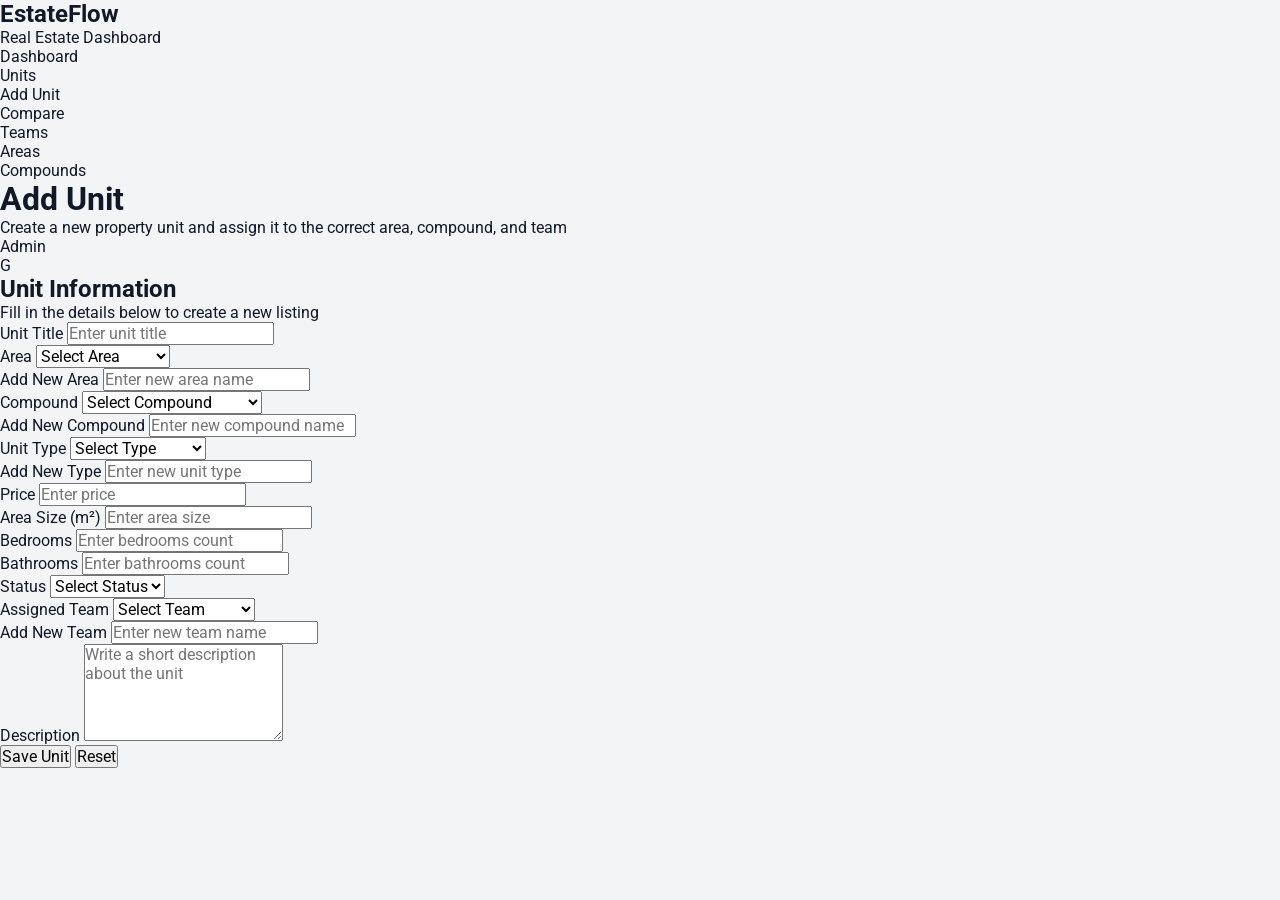
==== add-unit.html @ 8e61aa07 "update add-unit page and dynamic fields" ====
<!doctype html>
<html lang="en">
  <head>
    <meta charset="UTF-8" />
    <meta name="viewport" content="width=device-width, initial-scale=1.0" />
    <title>EstateFlow | Add Unit</title>

    <link rel="preconnect" href="https://fonts.googleapis.com" />
    <link rel="preconnect" href="https://fonts.gstatic.com" crossorigin />
    <link
      href="https://fonts.googleapis.com/css2?family=Roboto:wght@300;400;500;700&display=swap"
      rel="stylesheet"
    />

    <link rel="stylesheet" href="css/global.css" />
    <link rel="stylesheet" href="css/add-unit.css" />
  </head>
  <body>
    <div class="page-layout">
      <!-- Sidebar -->
      <aside class="sidebar">
        <div class="sidebar-top">
          <h2 class="logo">EstateFlow</h2>
          <p class="sidebar-subtitle">Real Estate Dashboard</p>
        </div>

        <nav class="sidebar-nav">
          <ul>
            <li><a href="dashboard.html">Dashboard</a></li>
            <li><a href="units.html">Units</a></li>
            <li><a href="add-unit.html" class="active">Add Unit</a></li>
            <li><a href="compare.html">Compare</a></li>
            <li><a href="#">Teams</a></li>
            <li><a href="areas.html">Areas</a></li>
            <li><a href="compounds.html">Compounds</a></li>
          </ul>
        </nav>
      </aside>

      <!-- Main Content -->
      <main class="main-content">
        <header class="topbar">
          <div>
            <h1>Add Unit</h1>
            <p>
              Create a new property unit and assign it to the correct area,
              compound, and team
            </p>
          </div>

          <div class="user-box">
            <span class="user-role">Admin</span>
            <div class="user-avatar">G</div>
          </div>
        </header>

        <section class="form-section">
          <div class="section-header">
            <h2>Unit Information</h2>
            <p>Fill in the details below to create a new listing</p>
          </div>

          <form class="unit-form">
            <div class="form-grid">
              <div class="form-group">
                <label for="unit-title">Unit Title</label>
                <input
                  type="text"
                  id="unit-title"
                  placeholder="Enter unit title"
                />
              </div>

              <!-- Area -->
              <div class="form-group">
                <label for="area">Area</label>
                <select
                  id="area"
                  onchange="toggleOtherField('area', 'other-area-group')"
                >
                  <option value="">Select Area</option>
                  <option value="New Cairo">New Cairo</option>
                  <option value="Sheikh Zayed">Sheikh Zayed</option>
                  <option value="October">October</option>
                  <option value="North Coast">North Coast</option>
                  <option value="other">+ Add New Area</option>
                </select>
              </div>

              <div class="form-group hidden" id="other-area-group">
                <label for="other-area">Add New Area</label>
                <input
                  type="text"
                  id="other-area"
                  placeholder="Enter new area name"
                />
              </div>

              <!-- Compound -->
              <div class="form-group">
                <label for="compound">Compound</label>
                <select
                  id="compound"
                  onchange="
                    toggleOtherField('compound', 'other-compound-group')
                  "
                >
                  <option value="">Select Compound</option>
                  <option value="Mivida">Mivida</option>
                  <option value="Mountain View">Mountain View</option>
                  <option value="Palm Hills">Palm Hills</option>
                  <option value="Marassi">Marassi</option>
                  <option value="other">+ Add New Compound</option>
                </select>
              </div>

              <div class="form-group hidden" id="other-compound-group">
                <label for="other-compound">Add New Compound</label>
                <input
                  type="text"
                  id="other-compound"
                  placeholder="Enter new compound name"
                />
              </div>

              <!-- Type -->
              <div class="form-group">
                <label for="unit-type">Unit Type</label>
                <select
                  id="unit-type"
                  onchange="toggleOtherField('unit-type', 'other-type-group')"
                >
                  <option value="">Select Type</option>
                  <option value="Apartment">Apartment</option>
                  <option value="Villa">Villa</option>
                  <option value="Townhouse">Townhouse</option>
                  <option value="Twin House">Twin House</option>
                  <option value="Chalet">Chalet</option>
                  <option value="Standalone">Standalone</option>
                  <option value="other">+ Add New Type</option>
                </select>
              </div>

              <div class="form-group hidden" id="other-type-group">
                <label for="other-type">Add New Type</label>
                <input
                  type="text"
                  id="other-type"
                  placeholder="Enter new unit type"
                />
              </div>

              <div class="form-group">
                <label for="price">Price</label>
                <input type="number" id="price" placeholder="Enter price" />
              </div>

              <div class="form-group">
                <label for="area-size">Area Size (m²)</label>
                <input
                  type="number"
                  id="area-size"
                  placeholder="Enter area size"
                />
              </div>

              <div class="form-group">
                <label for="bedrooms">Bedrooms</label>
                <input
                  type="number"
                  id="bedrooms"
                  placeholder="Enter bedrooms count"
                />
              </div>

              <div class="form-group">
                <label for="bathrooms">Bathrooms</label>
                <input
                  type="number"
                  id="bathrooms"
                  placeholder="Enter bathrooms count"
                />
              </div>

              <div class="form-group">
                <label for="status">Status</label>
                <select id="status">
                  <option value="">Select Status</option>
                  <option value="Available">Available</option>
                  <option value="Sold">Sold</option>
                  <option value="Reserved">Reserved</option>
                </select>
              </div>

              <div class="form-group">
                <label for="team">Assigned Team</label>
                <select
                  id="team"
                  onchange="toggleOtherField('team', 'other-team-group')"
                >
                  <option value="">Select Team</option>
                  <option value="New Cairo Team">New Cairo Team</option>
                  <option value="Zayed Team">Zayed Team</option>
                  <option value="October Team">October Team</option>
                  <option value="other">+ Add New Team</option>
                </select>
              </div>

              <div class="form-group hidden" id="other-team-group">
                <label for="other-team">Add New Team</label>
                <input
                  type="text"
                  id="other-team"
                  placeholder="Enter new team name"
                />
              </div>

              <div class="form-group full-width">
                <label for="description">Description</label>
                <textarea
                  id="description"
                  rows="5"
                  placeholder="Write a short description about the unit"
                ></textarea>
              </div>
            </div>

            <div class="form-actions">
              <button type="submit" class="primary-btn">Save Unit</button>
              <button type="reset" class="secondary-btn">Reset</button>
            </div>
          </form>
        </section>
      </main>
    </div>

    <script>
      function toggleOtherField(selectId, targetId) {
        const select = document.getElementById(selectId);
        const target = document.getElementById(targetId);

        if (select.value === "other") {
          target.classList.remove("hidden");
        } else {
          target.classList.add("hidden");
        }
      }
    </script>
  </body>
</html>
---- css/global.css ----
* {
  margin: 0;
  padding: 0;
  box-sizing: border-box;
  font-family: "Roboto", sans-serif;
}

:root {
  --primary-dark: #0f172a;
  --primary-accent: #c82021;
  --background: #f3f4f6;
  --white: #ffffff;
  --text-main: #111827;
  --text-muted: #6b7280;
  --border: #d1d5db;
  --shadow: 0 8px 24px rgba(0, 0, 0, 0.08);
  --radius-lg: 18px;
  --radius-md: 12px;
}

body {
  background-color: var(--background);
  color: var(--text-main);
}

img {
  max-width: 100%;
  display: block;
}

a {
  text-decoration: none;
  color: inherit;
}

button,
input,
select,
textarea {
  font: inherit;
}
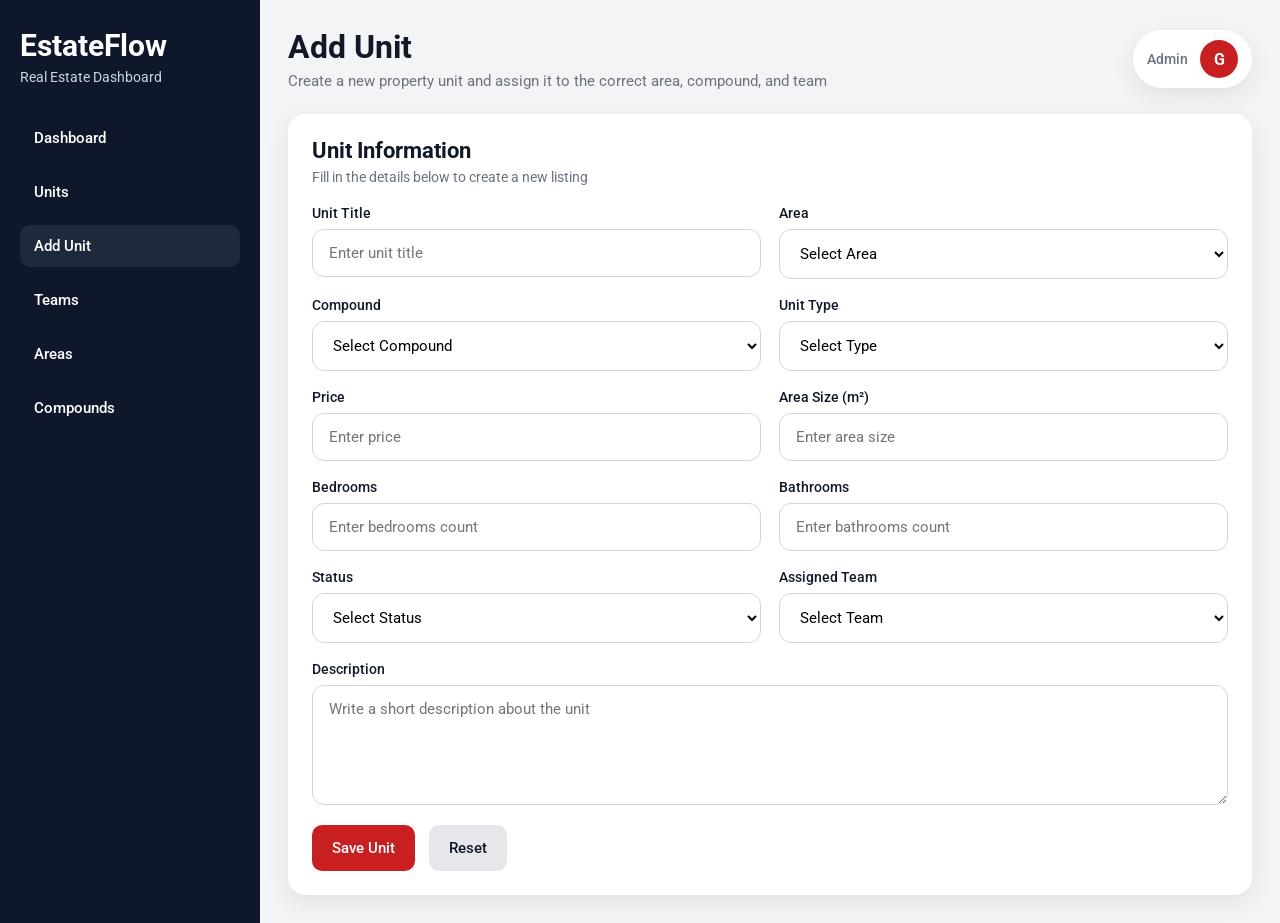
==== commit e0d7948a: "add team page and team css" ====
--- a/add-unit.html
+++ b/add-unit.html
@@ -1,250 +1,195 @@
-<!doctype html>
+<!DOCTYPE html>
 <html lang="en">
-  <head>
-    <meta charset="UTF-8" />
-    <meta name="viewport" content="width=device-width, initial-scale=1.0" />
-    <title>EstateFlow | Add Unit</title>
+<head>
+  <meta charset="UTF-8" />
+  <meta name="viewport" content="width=device-width, initial-scale=1.0" />
+  <title>EstateFlow | Add Unit</title>
 
-    <link rel="preconnect" href="https://fonts.googleapis.com" />
-    <link rel="preconnect" href="https://fonts.gstatic.com" crossorigin />
-    <link
-      href="https://fonts.googleapis.com/css2?family=Roboto:wght@300;400;500;700&display=swap"
-      rel="stylesheet"
-    />
+  <link rel="preconnect" href="https://fonts.googleapis.com" />
+  <link rel="preconnect" href="https://fonts.gstatic.com" crossorigin />
+  <link href="https://fonts.googleapis.com/css2?family=Roboto:wght@300;400;500;700&display=swap" rel="stylesheet" />
 
-    <link rel="stylesheet" href="css/global.css" />
-    <link rel="stylesheet" href="css/add-unit.css" />
-  </head>
-  <body>
-    <div class="page-layout">
-      <!-- Sidebar -->
-      <aside class="sidebar">
-        <div class="sidebar-top">
-          <h2 class="logo">EstateFlow</h2>
-          <p class="sidebar-subtitle">Real Estate Dashboard</p>
+  <link rel="stylesheet" href="css/global.css" />
+  <link rel="stylesheet" href="css/add-unit.css" />
+</head>
+
+<body>
+  <div class="page-layout">
+    <aside class="sidebar">
+      <div class="sidebar-top">
+        <h2 class="logo">EstateFlow</h2>
+        <p class="sidebar-subtitle">Real Estate Dashboard</p>
+      </div>
+
+      <nav class="sidebar-nav">
+        <ul>
+          <li><a href="dashboard.html">Dashboard</a></li>
+          <li><a href="units.html">Units</a></li>
+          <li><a href="add-unit.html" class="active">Add Unit</a></li>
+          <li><a href="teams.html">Teams</a></li>
+          <li><a href="areas.html">Areas</a></li>
+          <li><a href="compounds.html">Compounds</a></li>
+        </ul>
+      </nav>
+    </aside>
+
+    <main class="main-content">
+      <header class="topbar">
+        <div class="topbar-text">
+          <h1>Add Unit</h1>
+          <p>Create a new property unit and assign it to the correct area, compound, and team</p>
         </div>
 
-        <nav class="sidebar-nav">
-          <ul>
-            <li><a href="dashboard.html">Dashboard</a></li>
-            <li><a href="units.html">Units</a></li>
-            <li><a href="add-unit.html" class="active">Add Unit</a></li>
-            <li><a href="compare.html">Compare</a></li>
-            <li><a href="#">Teams</a></li>
-            <li><a href="areas.html">Areas</a></li>
-            <li><a href="compounds.html">Compounds</a></li>
-          </ul>
-        </nav>
-      </aside>
+        <div class="user-box">
+          <span class="user-role">Admin</span>
+          <div class="user-avatar">G</div>
+        </div>
+      </header>
 
-      <!-- Main Content -->
-      <main class="main-content">
-        <header class="topbar">
-          <div>
-            <h1>Add Unit</h1>
-            <p>
-              Create a new property unit and assign it to the correct area,
-              compound, and team
-            </p>
+      <section class="form-section">
+        <div class="section-header">
+          <h2>Unit Information</h2>
+          <p>Fill in the details below to create a new listing</p>
+        </div>
+
+        <form class="unit-form">
+          <div class="form-grid">
+            <div class="form-group">
+              <label for="unit-title">Unit Title</label>
+              <input type="text" id="unit-title" placeholder="Enter unit title" />
+            </div>
+
+            <div class="form-group">
+              <label for="area">Area</label>
+              <select id="area" class="toggle-other" data-target="other-area-group">
+                <option value="">Select Area</option>
+                <option value="New Cairo">New Cairo</option>
+                <option value="Sheikh Zayed">Sheikh Zayed</option>
+                <option value="October">October</option>
+                <option value="North Coast">North Coast</option>
+                <option value="other">+ Add New Area</option>
+              </select>
+            </div>
+
+            <div class="form-group hidden" id="other-area-group">
+              <label for="other-area">Add New Area</label>
+              <input type="text" id="other-area" placeholder="Enter new area name" />
+            </div>
+
+            <div class="form-group">
+              <label for="compound">Compound</label>
+              <select id="compound" class="toggle-other" data-target="other-compound-group">
+                <option value="">Select Compound</option>
+                <option value="Mivida">Mivida</option>
+                <option value="Mountain View">Mountain View</option>
+                <option value="Palm Hills">Palm Hills</option>
+                <option value="Marassi">Marassi</option>
+                <option value="other">+ Add New Compound</option>
+              </select>
+            </div>
+
+            <div class="form-group hidden" id="other-compound-group">
+              <label for="other-compound">Add New Compound</label>
+              <input type="text" id="other-compound" placeholder="Enter new compound name" />
+            </div>
+
+            <div class="form-group">
+              <label for="unit-type">Unit Type</label>
+              <select id="unit-type" class="toggle-other" data-target="other-type-group">
+                <option value="">Select Type</option>
+                <option value="Apartment">Apartment</option>
+                <option value="Villa">Villa</option>
+                <option value="Townhouse">Townhouse</option>
+                <option value="Twin House">Twin House</option>
+                <option value="Chalet">Chalet</option>
+                <option value="Standalone">Standalone</option>
+                <option value="other">+ Add New Type</option>
+              </select>
+            </div>
+
+            <div class="form-group hidden" id="other-type-group">
+              <label for="other-type">Add New Type</label>
+              <input type="text" id="other-type" placeholder="Enter new unit type" />
+            </div>
+
+            <div class="form-group">
+              <label for="price">Price</label>
+              <input type="number" id="price" placeholder="Enter price" min="0" />
+            </div>
+
+            <div class="form-group">
+              <label for="area-size">Area Size (m²)</label>
+              <input type="number" id="area-size" placeholder="Enter area size" min="0" />
+            </div>
+
+            <div class="form-group">
+              <label for="bedrooms">Bedrooms</label>
+              <input type="number" id="bedrooms" placeholder="Enter bedrooms count" min="0" />
+            </div>
+
+            <div class="form-group">
+              <label for="bathrooms">Bathrooms</label>
+              <input type="number" id="bathrooms" placeholder="Enter bathrooms count" min="0" />
+            </div>
+
+            <div class="form-group">
+              <label for="status">Status</label>
+              <select id="status">
+                <option value="">Select Status</option>
+                <option value="Available">Available</option>
+                <option value="Sold">Sold</option>
+                <option value="Reserved">Reserved</option>
+              </select>
+            </div>
+
+            <div class="form-group">
+              <label for="team">Assigned Team</label>
+              <select id="team" class="toggle-other" data-target="other-team-group">
+                <option value="">Select Team</option>
+                <option value="New Cairo Team">New Cairo Team</option>
+                <option value="Zayed Team">Zayed Team</option>
+                <option value="October Team">October Team</option>
+                <option value="other">+ Add New Team</option>
+              </select>
+            </div>
+
+            <div class="form-group hidden" id="other-team-group">
+              <label for="other-team">Add New Team</label>
+              <input type="text" id="other-team" placeholder="Enter new team name" />
+            </div>
+
+            <div class="form-group full-width">
+              <label for="description">Description</label>
+              <textarea id="description" rows="5" placeholder="Write a short description about the unit"></textarea>
+            </div>
           </div>
 
-          <div class="user-box">
-            <span class="user-role">Admin</span>
-            <div class="user-avatar">G</div>
+          <div class="form-actions">
+            <button type="submit" class="primary-btn">Save Unit</button>
+            <button type="reset" class="secondary-btn">Reset</button>
           </div>
-        </header>
+        </form>
+      </section>
+    </main>
+  </div>
 
-        <section class="form-section">
-          <div class="section-header">
-            <h2>Unit Information</h2>
-            <p>Fill in the details below to create a new listing</p>
-          </div>
+  <script>
+    document.addEventListener("DOMContentLoaded", () => {
+      const toggleSelects = document.querySelectorAll('.toggle-other');
 
-          <form class="unit-form">
-            <div class="form-grid">
-              <div class="form-group">
-                <label for="unit-title">Unit Title</label>
-                <input
-                  type="text"
-                  id="unit-title"
-                  placeholder="Enter unit title"
-                />
-              </div>
+      toggleSelects.forEach(select => {
+        select.addEventListener('change', (e) => {
+          const targetId = e.target.getAttribute('data-target');
+          const targetElement = document.getElementById(targetId);
 
-              <!-- Area -->
-              <div class="form-group">
-                <label for="area">Area</label>
-                <select
-                  id="area"
-                  onchange="toggleOtherField('area', 'other-area-group')"
-                >
-                  <option value="">Select Area</option>
-                  <option value="New Cairo">New Cairo</option>
-                  <option value="Sheikh Zayed">Sheikh Zayed</option>
-                  <option value="October">October</option>
-                  <option value="North Coast">North Coast</option>
-                  <option value="other">+ Add New Area</option>
-                </select>
-              </div>
-
-              <div class="form-group hidden" id="other-area-group">
-                <label for="other-area">Add New Area</label>
-                <input
-                  type="text"
-                  id="other-area"
-                  placeholder="Enter new area name"
-                />
-              </div>
-
-              <!-- Compound -->
-              <div class="form-group">
-                <label for="compound">Compound</label>
-                <select
-                  id="compound"
-                  onchange="
-                    toggleOtherField('compound', 'other-compound-group')
-                  "
-                >
-                  <option value="">Select Compound</option>
-                  <option value="Mivida">Mivida</option>
-                  <option value="Mountain View">Mountain View</option>
-                  <option value="Palm Hills">Palm Hills</option>
-                  <option value="Marassi">Marassi</option>
-                  <option value="other">+ Add New Compound</option>
-                </select>
-              </div>
-
-              <div class="form-group hidden" id="other-compound-group">
-                <label for="other-compound">Add New Compound</label>
-                <input
-                  type="text"
-                  id="other-compound"
-                  placeholder="Enter new compound name"
-                />
-              </div>
-
-              <!-- Type -->
-              <div class="form-group">
-                <label for="unit-type">Unit Type</label>
-                <select
-                  id="unit-type"
-                  onchange="toggleOtherField('unit-type', 'other-type-group')"
-                >
-                  <option value="">Select Type</option>
-                  <option value="Apartment">Apartment</option>
-                  <option value="Villa">Villa</option>
-                  <option value="Townhouse">Townhouse</option>
-                  <option value="Twin House">Twin House</option>
-                  <option value="Chalet">Chalet</option>
-                  <option value="Standalone">Standalone</option>
-                  <option value="other">+ Add New Type</option>
-                </select>
-              </div>
-
-              <div class="form-group hidden" id="other-type-group">
-                <label for="other-type">Add New Type</label>
-                <input
-                  type="text"
-                  id="other-type"
-                  placeholder="Enter new unit type"
-                />
-              </div>
-
-              <div class="form-group">
-                <label for="price">Price</label>
-                <input type="number" id="price" placeholder="Enter price" />
-              </div>
-
-              <div class="form-group">
-                <label for="area-size">Area Size (m²)</label>
-                <input
-                  type="number"
-                  id="area-size"
-                  placeholder="Enter area size"
-                />
-              </div>
-
-              <div class="form-group">
-                <label for="bedrooms">Bedrooms</label>
-                <input
-                  type="number"
-                  id="bedrooms"
-                  placeholder="Enter bedrooms count"
-                />
-              </div>
-
-              <div class="form-group">
-                <label for="bathrooms">Bathrooms</label>
-                <input
-                  type="number"
-                  id="bathrooms"
-                  placeholder="Enter bathrooms count"
-                />
-              </div>
-
-              <div class="form-group">
-                <label for="status">Status</label>
-                <select id="status">
-                  <option value="">Select Status</option>
-                  <option value="Available">Available</option>
-                  <option value="Sold">Sold</option>
-                  <option value="Reserved">Reserved</option>
-                </select>
-              </div>
-
-              <div class="form-group">
-                <label for="team">Assigned Team</label>
-                <select
-                  id="team"
-                  onchange="toggleOtherField('team', 'other-team-group')"
-                >
-                  <option value="">Select Team</option>
-                  <option value="New Cairo Team">New Cairo Team</option>
-                  <option value="Zayed Team">Zayed Team</option>
-                  <option value="October Team">October Team</option>
-                  <option value="other">+ Add New Team</option>
-                </select>
-              </div>
-
-              <div class="form-group hidden" id="other-team-group">
-                <label for="other-team">Add New Team</label>
-                <input
-                  type="text"
-                  id="other-team"
-                  placeholder="Enter new team name"
-                />
-              </div>
-
-              <div class="form-group full-width">
-                <label for="description">Description</label>
-                <textarea
-                  id="description"
-                  rows="5"
-                  placeholder="Write a short description about the unit"
-                ></textarea>
-              </div>
-            </div>
-
-            <div class="form-actions">
-              <button type="submit" class="primary-btn">Save Unit</button>
-              <button type="reset" class="secondary-btn">Reset</button>
-            </div>
-          </form>
-        </section>
-      </main>
-    </div>
-
-    <script>
-      function toggleOtherField(selectId, targetId) {
-        const select = document.getElementById(selectId);
-        const target = document.getElementById(targetId);
-
-        if (select.value === "other") {
-          target.classList.remove("hidden");
-        } else {
-          target.classList.add("hidden");
-        }
-      }
-    </script>
-  </body>
-</html>
+          if (e.target.value === "other") {
+            targetElement.classList.remove("hidden");
+          } else {
+            targetElement.classList.add("hidden");
+          }
+        });
+      });
+    });
+  </script>
+</body>
+</html>
--- a/css/add-unit.css
+++ b/css/add-unit.css
@@ -0,0 +1,307 @@
+/* =========================================
+   Utility Classes
+   ========================================= */
+.hidden {
+  display: none !important;
+}
+
+/* =========================================
+   Base Layout & Structure
+   ========================================= */
+.page-layout {
+  display: flex;
+  min-height: 100vh;
+  background-color: var(--background);
+}
+
+.main-content {
+  flex: 1;
+  padding: 28px;
+}
+
+/* =========================================
+   Sidebar
+   ========================================= */
+.sidebar {
+  width: 260px;
+  background-color: var(--primary-dark);
+  color: var(--white);
+  padding: 28px 20px;
+  flex-shrink: 0;
+}
+
+.sidebar-top {
+  margin-bottom: 32px;
+}
+
+.logo {
+  font-size: 30px;
+  font-weight: 700;
+  margin-bottom: 6px;
+}
+
+.sidebar-subtitle {
+  font-size: 14px;
+  color: #cbd5e1;
+}
+
+.sidebar-nav ul {
+  list-style: none;
+  display: flex;
+  flex-direction: column;
+  gap: 12px;
+  padding: 0;
+  margin: 0;
+}
+
+.sidebar-nav ul li a {
+  display: block;
+  padding: 12px 14px;
+  border-radius: 10px;
+  font-size: 15px;
+  font-weight: 500;
+  color: var(--white);
+  text-decoration: none;
+  transition: background-color 0.3s ease;
+}
+
+.sidebar-nav ul li a:hover,
+.sidebar-nav ul li a.active {
+  background-color: #1e293b;
+}
+
+/* =========================================
+   Topbar & User Box
+   ========================================= */
+.topbar {
+  display: flex;
+  justify-content: space-between;
+  align-items: center;
+  gap: 20px;
+  flex-wrap: wrap;
+  margin-bottom: 24px;
+}
+
+.topbar-text h1 {
+  font-size: 32px;
+  margin-bottom: 6px;
+}
+
+.topbar-text p {
+  color: var(--text-muted);
+  font-size: 15px;
+}
+
+.user-box {
+  display: flex;
+  align-items: center;
+  gap: 12px;
+  background-color: var(--white);
+  padding: 10px 14px;
+  border-radius: 999px;
+  box-shadow: var(--shadow);
+}
+
+.user-role {
+  font-size: 14px;
+  font-weight: 500;
+  color: var(--text-muted);
+}
+
+.user-avatar {
+  width: 38px;
+  height: 38px;
+  border-radius: 50%;
+  background-color: var(--primary-accent);
+  color: var(--white);
+  display: flex;
+  align-items: center;
+  justify-content: center;
+  font-weight: 700;
+}
+
+/* =========================================
+   Form Section
+   ========================================= */
+.form-section {
+  background-color: var(--white);
+  border-radius: var(--radius-lg);
+  padding: 24px;
+  box-shadow: var(--shadow);
+}
+
+.section-header {
+  margin-bottom: 20px;
+}
+
+.section-header h2 {
+  font-size: 22px;
+  margin-bottom: 6px;
+}
+
+.section-header p {
+  font-size: 14px;
+  color: var(--text-muted);
+}
+
+.unit-form {
+  display: flex;
+  flex-direction: column;
+  gap: 20px;
+}
+
+.form-grid {
+  display: grid;
+  grid-template-columns: repeat(2, minmax(0, 1fr));
+  gap: 18px;
+}
+
+.form-group {
+  display: flex;
+  flex-direction: column;
+  gap: 8px;
+}
+
+.form-group label {
+  font-size: 14px;
+  font-weight: 500;
+  color: var(--text-main);
+}
+
+.form-group input,
+.form-group select,
+.form-group textarea {
+  width: 100%;
+  padding: 14px 16px;
+  border: 1px solid var(--border);
+  border-radius: var(--radius-md);
+  outline: none;
+  font-size: 15px;
+  background-color: var(--white);
+  transition: border-color 0.3s ease, box-shadow 0.3s ease;
+  resize: vertical;
+}
+
+.form-group input:focus,
+.form-group select:focus,
+.form-group textarea:focus {
+  border-color: var(--primary-accent);
+  box-shadow: 0 0 0 3px rgba(200, 32, 33, 0.12);
+}
+
+.full-width {
+  grid-column: span 2;
+}
+
+.form-actions {
+  display: flex;
+  gap: 14px;
+  flex-wrap: wrap;
+}
+
+.primary-btn,
+.secondary-btn {
+  padding: 14px 20px;
+  border: none;
+  border-radius: 10px;
+  font-size: 15px;
+  font-weight: 500;
+  cursor: pointer;
+  transition: background-color 0.3s ease;
+}
+
+.primary-btn {
+  background-color: var(--primary-accent);
+  color: var(--white);
+}
+
+.primary-btn:hover {
+  background-color: #a81819;
+}
+
+.secondary-btn {
+  background-color: #e5e7eb;
+  color: var(--text-main);
+}
+
+.secondary-btn:hover {
+  background-color: #d1d5db;
+}
+
+/* =========================================
+   Responsive Breakpoints
+   ========================================= */
+
+/* Tablet */
+@media (max-width: 992px) {
+  .page-layout {
+    flex-direction: column;
+  }
+
+  .sidebar {
+    width: 100%;
+  }
+
+  .sidebar-nav ul {
+    flex-direction: row;
+    flex-wrap: wrap;
+  }
+
+  .main-content {
+    padding: 24px;
+  }
+
+  .form-grid {
+    grid-template-columns: 1fr;
+  }
+
+  .full-width {
+    grid-column: span 1;
+  }
+}
+
+/* Mobile */
+@media (max-width: 576px) {
+  .sidebar {
+    padding: 20px 16px;
+  }
+
+  .logo {
+    font-size: 26px;
+  }
+
+  .sidebar-nav ul {
+    flex-direction: column;
+  }
+
+  .main-content {
+    padding: 16px;
+  }
+
+  .topbar-text h1 {
+    font-size: 26px;
+  }
+
+  .topbar-text p {
+    font-size: 14px;
+  }
+
+  .user-box {
+    width: 100%;
+    justify-content: space-between;
+    border-radius: 12px;
+  }
+
+  .form-section {
+    padding: 18px;
+  }
+
+  .form-actions {
+    flex-direction: column;
+  }
+
+  .primary-btn,
+  .secondary-btn {
+    width: 100%;
+  }
+}
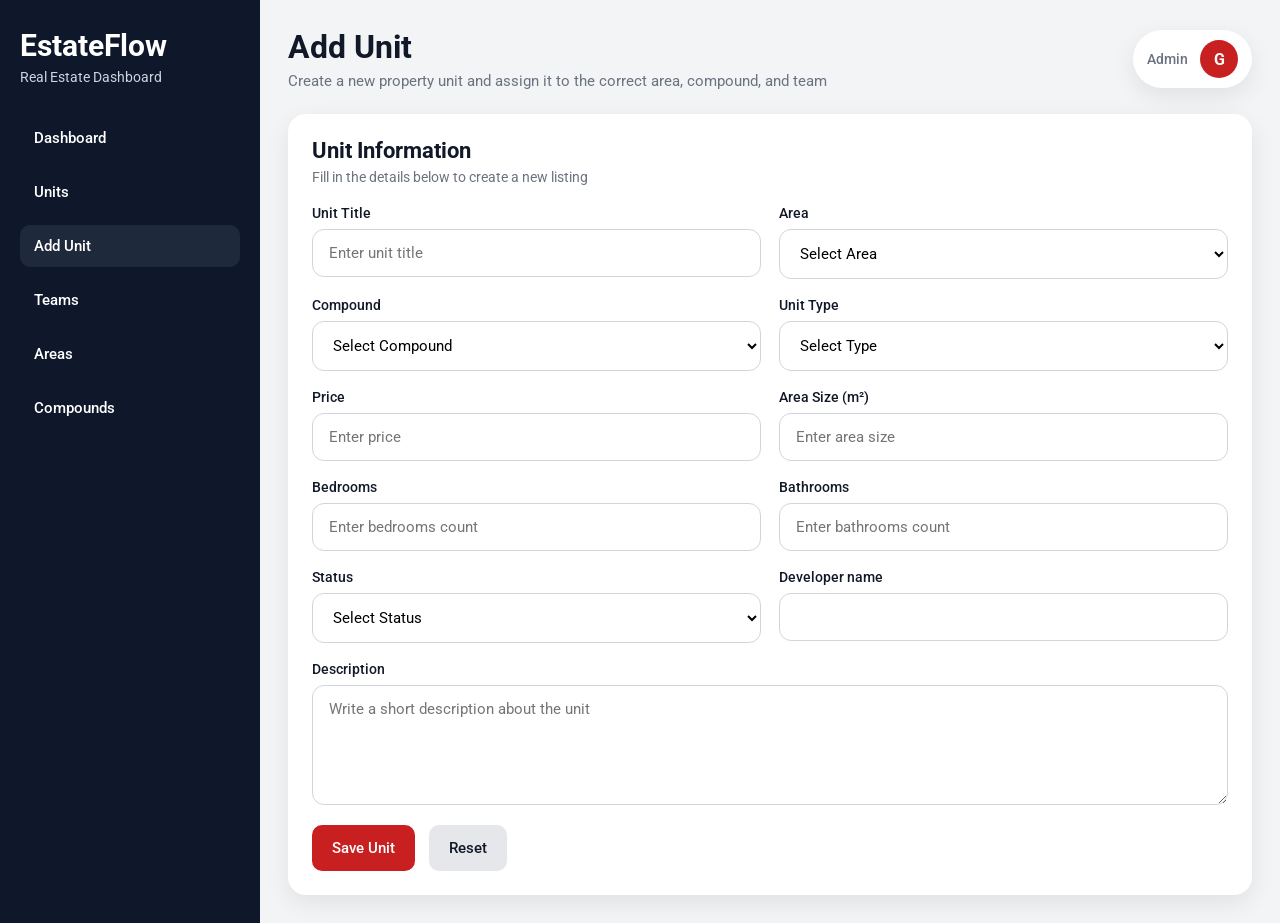
==== commit e2325fb2: "refactor: update form fields and add dynamic area input in compounds page" ====
--- a/add-unit.html
+++ b/add-unit.html
@@ -1,5 +1,6 @@
 <!DOCTYPE html>
 <html lang="en">
+
 <head>
   <meta charset="UTF-8" />
   <meta name="viewport" content="width=device-width, initial-scale=1.0" />
@@ -143,14 +144,8 @@
             </div>
 
             <div class="form-group">
-              <label for="team">Assigned Team</label>
-              <select id="team" class="toggle-other" data-target="other-team-group">
-                <option value="">Select Team</option>
-                <option value="New Cairo Team">New Cairo Team</option>
-                <option value="Zayed Team">Zayed Team</option>
-                <option value="October Team">October Team</option>
-                <option value="other">+ Add New Team</option>
-              </select>
+              <label for="team">Developer name</label>
+              <input type="text">
             </div>
 
             <div class="form-group hidden" id="other-team-group">
@@ -192,4 +187,5 @@
     });
   </script>
 </body>
+
 </html>
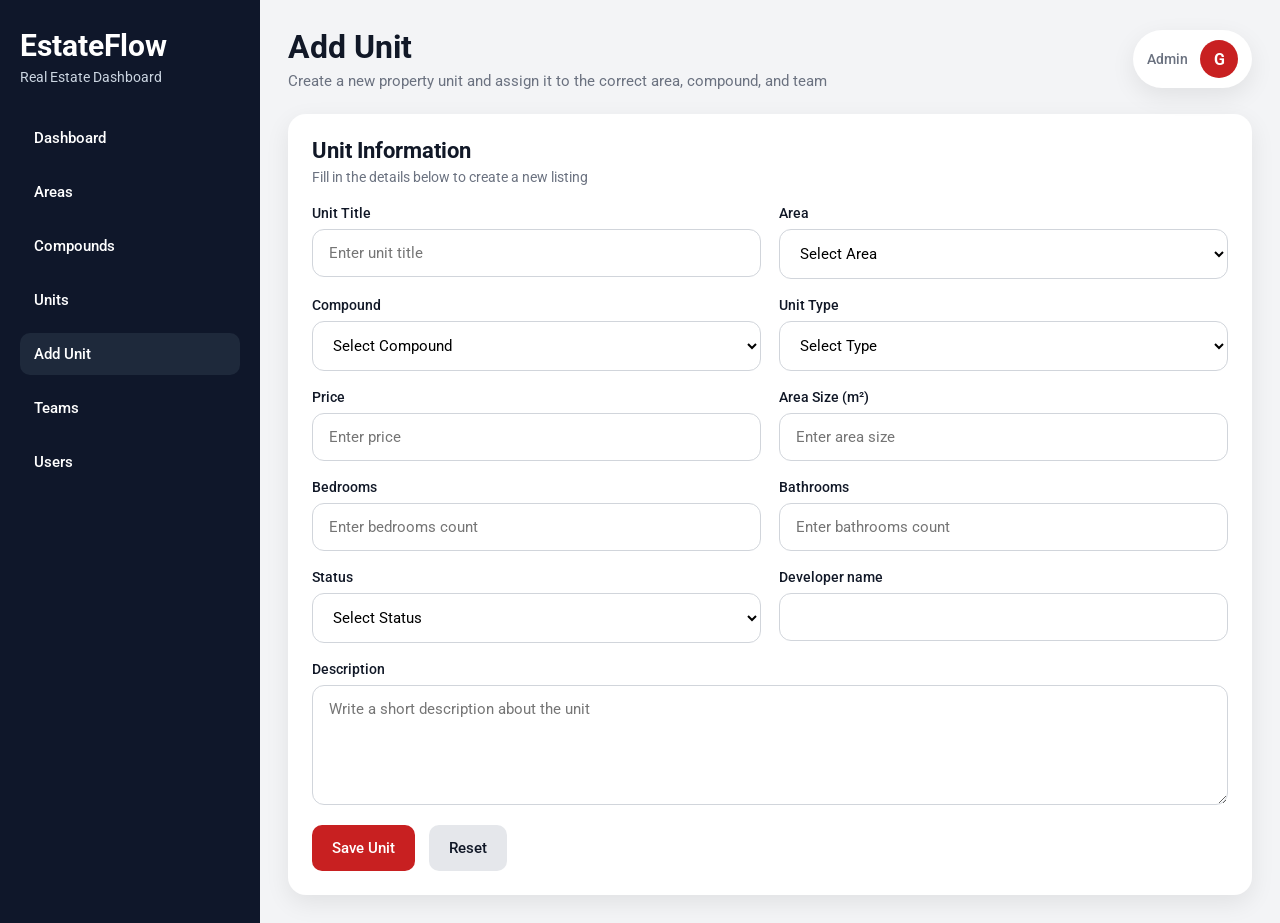
==== commit 1f6e9335: "add users" ====
--- a/add-unit.html
+++ b/add-unit.html
@@ -25,11 +25,12 @@
       <nav class="sidebar-nav">
         <ul>
           <li><a href="dashboard.html">Dashboard</a></li>
+          <li><a href="areas.html">Areas</a></li>
+          <li><a href="compounds.html">Compounds</a></li>
           <li><a href="units.html">Units</a></li>
           <li><a href="add-unit.html" class="active">Add Unit</a></li>
           <li><a href="teams.html">Teams</a></li>
-          <li><a href="areas.html">Areas</a></li>
-          <li><a href="compounds.html">Compounds</a></li>
+          <li><a href="users.html">Users</a></li>
         </ul>
       </nav>
     </aside>
